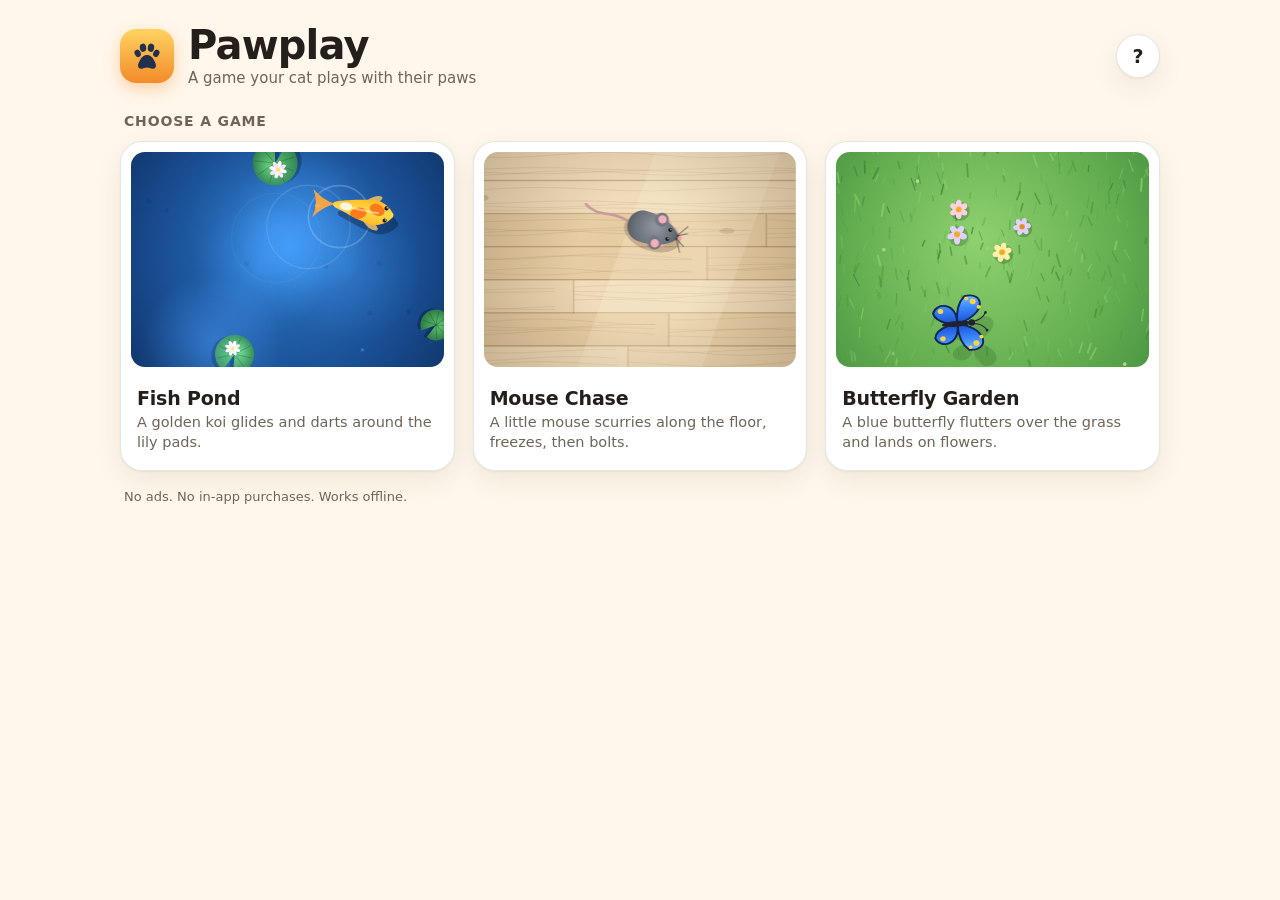
==== web/index.html @ 7cfeedef "Pawplay: touch game for cats with iOS wrapper Three modes (Fish Pond, Mouse Chase, Butterfly Garden)" ====
<!doctype html>
<html lang="en">
<head>
  <meta charset="utf-8">
  <meta name="viewport" content="width=device-width, initial-scale=1, maximum-scale=1, user-scalable=no, viewport-fit=cover">
  <meta name="description" content="Pawplay is a touch game for cats. Fish, mice and butterflies move across the screen and your cat catches them with a paw.">
  <meta name="theme-color" content="#fff7ec" media="(prefers-color-scheme: light)">
  <meta name="theme-color" content="#17140f" media="(prefers-color-scheme: dark)">
  <meta name="apple-mobile-web-app-capable" content="yes">
  <meta name="mobile-web-app-capable" content="yes">
  <meta name="apple-mobile-web-app-status-bar-style" content="black-translucent">
  <meta name="apple-mobile-web-app-title" content="Pawplay">
  <meta name="format-detection" content="telephone=no">
  <title>Pawplay</title>
  <link rel="manifest" href="manifest.webmanifest">
  <link rel="icon" href="icons/icon.svg" type="image/svg+xml">
  <link rel="apple-touch-icon" href="icons/icon-180.png">
  <link rel="stylesheet" href="styles.css">
</head>
<body>
  <svg width="0" height="0" style="position:absolute" aria-hidden="true">
    <symbol id="paw" viewBox="0 0 64 64">
      <ellipse cx="14.5" cy="27" rx="5.6" ry="7.2" transform="rotate(-25 14.5 27)"/>
      <ellipse cx="24.5" cy="16.5" rx="6" ry="7.8" transform="rotate(-8 24.5 16.5)"/>
      <ellipse cx="39.5" cy="16.5" rx="6" ry="7.8" transform="rotate(8 39.5 16.5)"/>
      <ellipse cx="49.5" cy="27" rx="5.6" ry="7.2" transform="rotate(25 49.5 27)"/>
      <path d="M32 30c-6.5 0-11 5.2-13.6 10.4-2.4 4.8-3.7 7.8-3.2 11 .6 3.6 3.8 5.4 7.6 4.6 3.5-.7 5.7-2.2 9.2-2.2s5.7 1.5 9.2 2.2c3.8.8 7-1 7.6-4.6.5-3.2-.8-6.2-3.2-11C43 35.2 38.5 30 32 30z"/>
    </symbol>
  </svg>

  <canvas id="stage" aria-label="Game area"></canvas>

  <!-- Home: choose a game -->
  <section id="home" class="screen">
    <div class="wrap">
      <header class="top">
        <div class="brand">
          <span class="logo"><svg><use href="#paw"/></svg></span>
          <div>
            <h1>Pawplay</h1>
            <p class="tagline">A game your cat plays with their paws</p>
          </div>
        </div>
        <button class="icon-btn" id="tipsBtn" aria-label="Tips for playing">?</button>
      </header>

      <h2 class="section-title">Choose a game</h2>
      <div class="modes">
        <button class="mode-card" data-mode="fish">
          <canvas class="preview" aria-hidden="true"></canvas>
          <span class="mode-text">
            <strong>Fish Pond</strong>
            <span>A golden koi glides and darts around the lily pads.</span>
          </span>
        </button>
        <button class="mode-card" data-mode="mouse">
          <canvas class="preview" aria-hidden="true"></canvas>
          <span class="mode-text">
            <strong>Mouse Chase</strong>
            <span>A little mouse scurries along the floor, freezes, then bolts.</span>
          </span>
        </button>
        <button class="mode-card" data-mode="butterfly">
          <canvas class="preview" aria-hidden="true"></canvas>
          <span class="mode-text">
            <strong>Butterfly Garden</strong>
            <span>A blue butterfly flutters over the grass and lands on flowers.</span>
          </span>
        </button>
      </div>

      <p class="last" id="lastSession" hidden></p>
      <p class="fine">No ads. No in-app purchases. Works offline.</p>
    </div>
  </section>

  <!-- Setup: customise, then start -->
  <section id="setup" class="screen" hidden>
    <div class="wrap narrow">
      <header class="bar">
        <button class="back" id="backBtn"><span aria-hidden="true">‹</span> Games</button>
      </header>
      <div class="setup-hero"><canvas class="preview" id="setupPreview" aria-hidden="true"></canvas></div>
      <h2 class="setup-title" id="setupTitle">Fish Pond</h2>

      <form id="settingsForm" class="settings" onsubmit="return false">
        <fieldset>
          <legend>Speed</legend>
          <div class="seg">
            <label><input type="radio" name="speed" value="slow"><span>Slow</span></label>
            <label><input type="radio" name="speed" value="normal"><span>Normal</span></label>
            <label><input type="radio" name="speed" value="fast"><span>Fast</span></label>
          </div>
        </fieldset>
        <fieldset>
          <legend>Target size</legend>
          <div class="seg">
            <label><input type="radio" name="size" value="s"><span>Small</span></label>
            <label><input type="radio" name="size" value="m"><span>Medium</span></label>
            <label><input type="radio" name="size" value="l"><span>Large</span></label>
          </div>
        </fieldset>
        <fieldset>
          <legend>Session length</legend>
          <div class="seg">
            <label><input type="radio" name="length" value="1"><span>1 min</span></label>
            <label><input type="radio" name="length" value="3"><span>3 min</span></label>
            <label><input type="radio" name="length" value="5"><span>5 min</span></label>
            <label><input type="radio" name="length" value="10"><span>10 min</span></label>
            <label><input type="radio" name="length" value="0"><span aria-label="No limit">∞</span></label>
          </div>
        </fieldset>
        <fieldset>
          <legend>Sound</legend>
          <div class="seg">
            <label><input type="radio" name="sound" value="on"><span>On</span></label>
            <label><input type="radio" name="sound" value="off"><span>Off</span></label>
          </div>
        </fieldset>
      </form>

      <button class="btn primary big" id="startBtn">Start</button>
      <p class="hint-text">Then lay the device flat beside your cat.</p>
    </div>
  </section>

  <!-- In-game HUD: kept faint so the screen belongs to the cat -->
  <div id="hud" hidden>
    <div class="hud-pill">
      <svg class="hud-paw"><use href="#paw"/></svg>
      <span id="hudCount">0</span>
      <span class="hud-sep">·</span>
      <span id="hudTime">3:00</span>
    </div>
    <button id="pauseBtn" aria-label="Hold for 2 seconds to pause">
      <svg class="ring" viewBox="0 0 56 56" aria-hidden="true">
        <circle class="ring-track" cx="28" cy="28" r="25"/>
        <circle id="pauseRing" class="ring-fill" cx="28" cy="28" r="25"/>
      </svg>
      <svg class="pause-icon" viewBox="0 0 24 24" aria-hidden="true"><rect x="6" y="5" width="4" height="14" rx="1.5"/><rect x="14" y="5" width="4" height="14" rx="1.5"/></svg>
    </button>
    <div id="holdHint" class="hold-hint">Keep holding to pause</div>
  </div>

  <div id="countdown" class="overlay" hidden>
    <div class="cd-inner">
      <div class="cd-num" id="cdNum">3</div>
      <p class="cd-main">Place the device flat beside your cat</p>
      <p class="cd-sub">To pause, hold the ⏸ button for 2 seconds</p>
    </div>
  </div>

  <div id="pause" class="overlay scrim" hidden>
    <div class="dialog" role="dialog" aria-modal="true" aria-labelledby="pauseTitle">
      <h2 id="pauseTitle">Paused</h2>
      <p class="muted" id="pauseStats"></p>
      <div class="actions">
        <button class="btn primary big" id="resumeBtn">Resume</button>
        <button class="btn big" id="endBtn">Finish</button>
      </div>
    </div>
  </div>

  <div id="finish" class="overlay scrim" hidden>
    <div class="dialog" role="dialog" aria-modal="true" aria-labelledby="finishTitle">
      <h2 id="finishTitle">Nice hunting!</h2>
      <div class="stats">
        <div class="stat"><span class="num" id="statCaught">0</span><span class="lbl" id="statCaughtLbl">targets caught</span></div>
        <div class="stat"><span class="num" id="statTime">0:00</span><span class="lbl">time played</span></div>
      </div>
      <p class="muted small" id="finishNote" hidden>Tip: try Slow speed or Large targets next time.</p>
      <div class="actions">
        <button class="btn primary big" id="replayBtn">Replay</button>
        <button class="btn big" id="anotherBtn">Choose another game</button>
      </div>
    </div>
  </div>

  <div id="tips" class="overlay scrim" hidden>
    <div class="dialog tips" role="dialog" aria-modal="true" aria-labelledby="tipsTitle">
      <h2 id="tipsTitle">Playing with your cat</h2>
      <ol>
        <li><strong>Lay the device flat</strong> on the floor or a table beside your cat, then press Start. Stay nearby while they play.</li>
        <li><strong>Protect the screen.</strong> A screen protector helps if your cat plays with claws out.</li>
        <li><strong>Keep the cat in the game</strong> with Guided Access: Settings › Accessibility › Guided Access. Turn it on, then triple-click the side (or Home) button while Pawplay is open.</li>
        <li class="only-browser"><strong>Add Pawplay to your Home Screen</strong> so it opens full-screen: tap Share in Safari, then Add to Home Screen.</li>
        <li><strong>To pause</strong>, hold the ⏸ button in the corner for 2 seconds. A quick paw tap won't stop the game.</li>
        <li><strong>Not interested?</strong> Try another game, Slow speed, or Large targets. Sound follows your ringer switch.</li>
      </ol>
      <button class="btn primary big" id="tipsClose">Got it</button>
    </div>
  </div>

  <script src="game.js"></script>
</body>
</html>
---- web/styles.css ----
:root {
  --bg: #fff7ec;
  --surface: #ffffff;
  --surface-2: #f6ead8;
  --seg-on: #ffffff;
  --ink: #241f1a;
  --ink-soft: #6e6458;
  --line: rgba(60, 40, 15, 0.12);
  --accent: #f4a62a;
  --accent-ink: #2b1a02;
  --logo-ink: #22304d;
  --radius: 22px;
  --shadow: 0 1px 2px rgba(70, 45, 10, 0.06), 0 10px 28px rgba(70, 45, 10, 0.08);
  --font: ui-rounded, "SF Pro Rounded", system-ui, -apple-system, "Segoe UI", Roboto, sans-serif;
  color-scheme: light;
}

@media (prefers-color-scheme: dark) {
  :root {
    --bg: #17140f;
    --surface: #231f19;
    --surface-2: #2e2920;
    --seg-on: #514839;
    --ink: #f7f0e6;
    --ink-soft: #b9ad9c;
    --line: rgba(255, 238, 210, 0.12);
    --shadow: 0 1px 2px rgba(0, 0, 0, 0.3), 0 10px 28px rgba(0, 0, 0, 0.35);
    color-scheme: dark;
  }
}

* { box-sizing: border-box; }

html, body { margin: 0; height: 100%; }

body {
  position: fixed;
  inset: 0;
  overflow: hidden;
  background: var(--bg);
  color: var(--ink);
  font-family: var(--font);
  -webkit-font-smoothing: antialiased;
  -webkit-text-size-adjust: 100%;
  -webkit-tap-highlight-color: transparent;
  -webkit-user-select: none;
  user-select: none;
  -webkit-touch-callout: none;
  overscroll-behavior: none;
}

button { font: inherit; color: inherit; cursor: pointer; touch-action: manipulation; }
[hidden] { display: none !important; }

h1, h2, p { margin: 0; }

/* ---------- Game canvas ---------- */

#stage {
  position: fixed;
  inset: 0;
  width: 100%;
  height: 100%;
  display: none;
  touch-action: none;
}

body.playing { background: #0c2a58; }
body.playing #stage { display: block; }

/* ---------- Screens ---------- */

.screen {
  position: fixed;
  inset: 0;
  overflow-y: auto;
  -webkit-overflow-scrolling: touch;
  overscroll-behavior: contain;
  touch-action: pan-y;
  padding:
    max(20px, env(safe-area-inset-top))
    max(16px, env(safe-area-inset-right))
    max(28px, env(safe-area-inset-bottom))
    max(16px, env(safe-area-inset-left));
}

.wrap { max-width: 1040px; margin: 0 auto; }
.wrap.narrow { max-width: 560px; }

/* Home */

.top {
  display: flex;
  align-items: center;
  justify-content: space-between;
  gap: 12px;
  margin: 4px 0 26px;
}

.brand { display: flex; align-items: center; gap: 14px; }

.logo {
  width: 54px;
  height: 54px;
  flex: none;
  border-radius: 16px;
  background: linear-gradient(180deg, #ffd35f, #f38b2a);
  display: grid;
  place-items: center;
  box-shadow: 0 6px 16px rgba(243, 139, 42, 0.35);
}
.logo svg { width: 34px; height: 34px; fill: var(--logo-ink); }

h1 {
  font-size: clamp(30px, 7vw, 40px);
  font-weight: 800;
  letter-spacing: -0.02em;
  line-height: 1.05;
}

.tagline { color: var(--ink-soft); font-size: 15px; margin-top: 3px; }

.icon-btn {
  width: 44px;
  height: 44px;
  flex: none;
  border-radius: 50%;
  border: 1px solid var(--line);
  background: var(--surface);
  font-weight: 800;
  font-size: 19px;
  box-shadow: var(--shadow);
}

.section-title {
  font-size: 14px;
  font-weight: 700;
  letter-spacing: 0.06em;
  text-transform: uppercase;
  color: var(--ink-soft);
  margin: 0 4px 12px;
}

.modes { display: grid; gap: 14px; grid-template-columns: 1fr; }

.mode-card {
  display: flex;
  align-items: center;
  gap: 14px;
  padding: 10px;
  text-align: left;
  border: 1px solid var(--line);
  border-radius: var(--radius);
  background: var(--surface);
  box-shadow: var(--shadow);
  transition: transform 0.15s ease;
}
.mode-card:active { transform: scale(0.98); }
.mode-card:focus-visible { outline: 3px solid var(--accent); outline-offset: 2px; }

.mode-card .preview {
  width: 44%;
  max-width: 220px;
  aspect-ratio: 4 / 3;
  flex: none;
}

.preview {
  display: block;
  border-radius: 14px;
  background: var(--surface-2);
}

.mode-text { display: flex; flex-direction: column; gap: 4px; padding-right: 6px; }
.mode-text strong { font-size: 19px; font-weight: 800; letter-spacing: -0.01em; }
.mode-text span { color: var(--ink-soft); font-size: 14.5px; line-height: 1.35; }

@media (min-width: 720px) {
  .modes { grid-template-columns: repeat(3, 1fr); gap: 18px; }
  .mode-card { flex-direction: column; align-items: stretch; }
  .mode-card .preview { width: 100%; max-width: none; aspect-ratio: 16 / 11; }
  .mode-text { padding: 6px 6px 8px; }
}

.last {
  margin: 22px 4px 0;
  padding: 12px 16px;
  border-radius: 14px;
  background: var(--surface-2);
  font-size: 15px;
  line-height: 1.4;
}

.fine { margin: 18px 4px 0; color: var(--ink-soft); font-size: 13px; }

/* Setup */

.bar { margin: 0 0 12px; }

.back {
  border: 0;
  background: none;
  padding: 8px 4px;
  font-size: 17px;
  font-weight: 700;
  color: var(--ink-soft);
}
.back span { font-size: 24px; line-height: 0; position: relative; top: 2px; margin-right: 2px; }

.setup-hero .preview { width: 100%; aspect-ratio: 16 / 9; max-height: 32vh; border-radius: var(--radius); }

.setup-title { font-size: 28px; font-weight: 800; letter-spacing: -0.02em; margin: 18px 2px 0; }

.settings {
  display: grid;
  gap: 16px;
  margin: 16px 0 20px;
  padding: 18px 16px;
  border-radius: var(--radius);
  border: 1px solid var(--line);
  background: var(--surface);
  box-shadow: var(--shadow);
}

fieldset { border: 0; margin: 0; padding: 0; min-width: 0; }
legend { padding: 0; margin-bottom: 8px; font-weight: 700; font-size: 15px; }

.seg { display: flex; gap: 4px; padding: 4px; border-radius: 13px; background: var(--surface-2); }
.seg label { flex: 1; position: relative; min-width: 0; }
.seg input { position: absolute; inset: 0; opacity: 0; margin: 0; cursor: pointer; }
.seg span {
  display: block;
  padding: 10px 2px;
  border-radius: 10px;
  text-align: center;
  font-size: 15px;
  font-weight: 650;
  color: var(--ink-soft);
  white-space: nowrap;
  transition: background 0.15s ease, color 0.15s ease;
}
.seg input:checked + span { background: var(--seg-on); color: var(--ink); box-shadow: 0 1px 3px rgba(0, 0, 0, 0.14); }
.seg input:focus-visible + span { outline: 2px solid var(--accent); }

.btn {
  border: 1px solid var(--line);
  background: var(--surface);
  padding: 14px 20px;
  border-radius: 15px;
  font-size: 17px;
  font-weight: 750;
}
.btn.primary { background: var(--accent); color: var(--accent-ink); border-color: transparent; box-shadow: 0 6px 18px rgba(244, 166, 42, 0.35); }
.btn.big { width: 100%; padding: 17px 20px; font-size: 18px; }
.btn:active { transform: scale(0.985); }

.hint-text { text-align: center; color: var(--ink-soft); font-size: 14.5px; margin-top: 12px; }

/* ---------- HUD ---------- */

#hud { position: fixed; inset: 0; z-index: 10; pointer-events: none; }

.hud-pill {
  position: absolute;
  top: max(12px, env(safe-area-inset-top));
  left: max(12px, env(safe-area-inset-left));
  display: flex;
  align-items: center;
  gap: 6px;
  padding: 7px 13px;
  border-radius: 999px;
  background: rgba(0, 0, 0, 0.24);
  color: #fff;
  font-size: 15px;
  font-weight: 750;
  font-variant-numeric: tabular-nums;
  opacity: 0.7;
}
.hud-paw { width: 16px; height: 16px; fill: #fff; }
.hud-sep { opacity: 0.6; }
.hud-pill.bump { animation: bump 0.35s ease; }
@keyframes bump { 40% { transform: scale(1.18); opacity: 1; } }

#pauseBtn {
  position: absolute;
  top: max(10px, env(safe-area-inset-top));
  right: max(10px, env(safe-area-inset-right));
  width: 56px;
  height: 56px;
  padding: 0;
  border: 0;
  border-radius: 50%;
  background: rgba(0, 0, 0, 0.26);
  display: grid;
  place-items: center;
  opacity: 0.7;
  pointer-events: auto;
  touch-action: none;
  -webkit-touch-callout: none;
  transition: opacity 0.2s, background 0.2s;
}
#pauseBtn.holding { opacity: 1; background: rgba(0, 0, 0, 0.5); }
#pauseBtn .ring { position: absolute; inset: 0; width: 100%; height: 100%; transform: rotate(-90deg); }
.ring-track { fill: none; stroke: rgba(255, 255, 255, 0.25); stroke-width: 3; }
.ring-fill { fill: none; stroke: #fff; stroke-width: 4; stroke-linecap: round; stroke-dasharray: 157.08; stroke-dashoffset: 157.08; }
.pause-icon { width: 22px; height: 22px; fill: #fff; }

.hold-hint {
  position: absolute;
  top: calc(max(10px, env(safe-area-inset-top)) + 64px);
  right: max(10px, env(safe-area-inset-right));
  padding: 8px 12px;
  border-radius: 10px;
  background: rgba(0, 0, 0, 0.62);
  color: #fff;
  font-size: 14px;
  font-weight: 650;
  opacity: 0;
  transition: opacity 0.25s;
}
.hold-hint.show { opacity: 1; }

/* ---------- Overlays ---------- */

.overlay {
  position: fixed;
  inset: 0;
  z-index: 20;
  display: grid;
  place-items: center;
  padding: max(20px, env(safe-area-inset-top)) max(16px, env(safe-area-inset-right)) max(20px, env(safe-area-inset-bottom)) max(16px, env(safe-area-inset-left));
  overflow-y: auto;
}

.scrim {
  background: rgba(8, 12, 22, 0.45);
  -webkit-backdrop-filter: blur(8px);
  backdrop-filter: blur(8px);
}

#countdown { z-index: 5; pointer-events: none; color: #fff; text-align: center; background: rgba(0, 0, 0, 0.22); }
.cd-num { font-size: clamp(110px, 30vmin, 230px); font-weight: 800; line-height: 1; text-shadow: 0 6px 30px rgba(0, 0, 0, 0.35); }
.cd-main { font-size: clamp(19px, 3.6vmin, 28px); font-weight: 750; margin-top: 12px; text-shadow: 0 2px 12px rgba(0, 0, 0, 0.4); }
.cd-sub { font-size: 15px; margin-top: 8px; opacity: 0.85; text-shadow: 0 2px 10px rgba(0, 0, 0, 0.4); }

.dialog {
  width: min(420px, 100%);
  padding: 28px 22px 22px;
  border-radius: 26px;
  background: var(--surface);
  color: var(--ink);
  text-align: center;
  box-shadow: 0 24px 70px rgba(0, 0, 0, 0.35);
}
.dialog h2 { font-size: 28px; font-weight: 800; letter-spacing: -0.02em; }
.muted { color: var(--ink-soft); margin-top: 8px; font-size: 16px; }
.small { font-size: 14px; }

.actions { display: grid; gap: 10px; margin-top: 22px; }

.stats { display: grid; grid-template-columns: 1fr 1fr; gap: 10px; margin-top: 20px; }
.stat { display: flex; flex-direction: column; gap: 2px; padding: 16px 8px; border-radius: 16px; background: var(--surface-2); }
.stat .num { font-size: 36px; font-weight: 800; font-variant-numeric: tabular-nums; letter-spacing: -0.02em; }
.stat .lbl { font-size: 14px; color: var(--ink-soft); }

.tips { text-align: left; width: min(520px, 100%); }
.tips h2 { font-size: 24px; }
.tips ol { margin: 16px 0 6px; padding-left: 22px; display: grid; gap: 12px; font-size: 15.5px; line-height: 1.45; }
.tips li::marker { color: var(--ink-soft); font-weight: 700; }
.tips .btn { margin-top: 14px; }

body.standalone .only-browser { display: none; }

@media (prefers-reduced-motion: reduce) {
  .mode-card, .btn, .seg span { transition: none; }
  .hud-pill.bump { animation: none; }
}
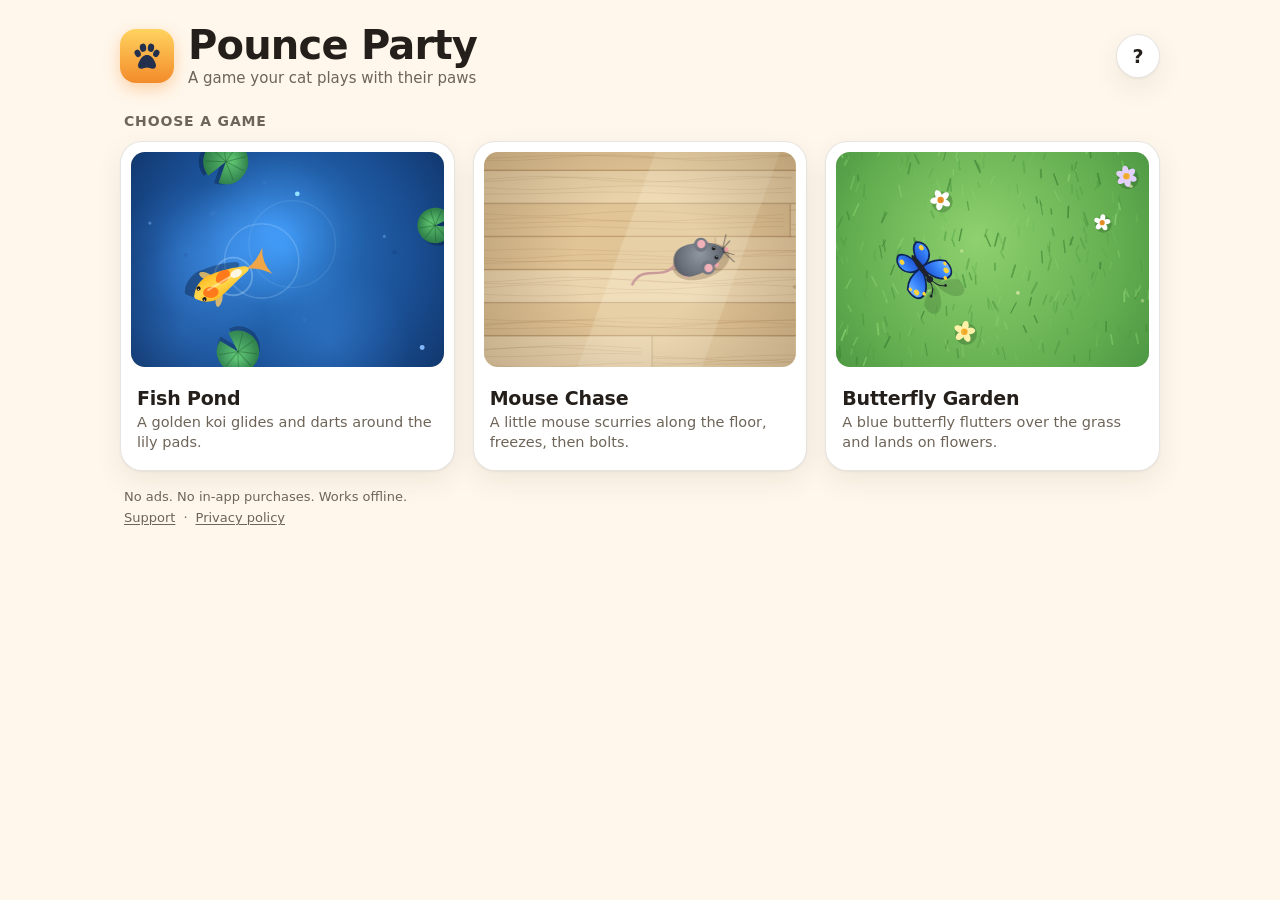
==== commit 13476c3a: "Prepare for App Store: rename to Pounce Party, add privacy and support pages - Rename visible brandi" ====
--- a/web/index.html
+++ b/web/index.html
@@ -3,15 +3,15 @@
 <head>
   <meta charset="utf-8">
   <meta name="viewport" content="width=device-width, initial-scale=1, maximum-scale=1, user-scalable=no, viewport-fit=cover">
-  <meta name="description" content="Pawplay is a touch game for cats. Fish, mice and butterflies move across the screen and your cat catches them with a paw.">
+  <meta name="description" content="Pounce Party is a touch game for cats. Fish, mice and butterflies move across the screen and your cat catches them with a paw.">
   <meta name="theme-color" content="#fff7ec" media="(prefers-color-scheme: light)">
   <meta name="theme-color" content="#17140f" media="(prefers-color-scheme: dark)">
   <meta name="apple-mobile-web-app-capable" content="yes">
   <meta name="mobile-web-app-capable" content="yes">
   <meta name="apple-mobile-web-app-status-bar-style" content="black-translucent">
-  <meta name="apple-mobile-web-app-title" content="Pawplay">
+  <meta name="apple-mobile-web-app-title" content="Pounce Party">
   <meta name="format-detection" content="telephone=no">
-  <title>Pawplay</title>
+  <title>Pounce Party</title>
   <link rel="manifest" href="manifest.webmanifest">
   <link rel="icon" href="icons/icon.svg" type="image/svg+xml">
   <link rel="apple-touch-icon" href="icons/icon-180.png">
@@ -37,7 +37,7 @@
         <div class="brand">
           <span class="logo"><svg><use href="#paw"/></svg></span>
           <div>
-            <h1>Pawplay</h1>
+            <h1>Pounce Party</h1>
             <p class="tagline">A game your cat plays with their paws</p>
           </div>
         </div>
@@ -71,6 +71,7 @@
 
       <p class="last" id="lastSession" hidden></p>
       <p class="fine">No ads. No in-app purchases. Works offline.</p>
+      <p class="fine links"><a href="support.html">Support</a><span aria-hidden="true">·</span><a href="privacy.html">Privacy policy</a></p>
     </div>
   </section>
 
@@ -182,8 +183,8 @@
       <ol>
         <li><strong>Lay the device flat</strong> on the floor or a table beside your cat, then press Start. Stay nearby while they play.</li>
         <li><strong>Protect the screen.</strong> A screen protector helps if your cat plays with claws out.</li>
-        <li><strong>Keep the cat in the game</strong> with Guided Access: Settings › Accessibility › Guided Access. Turn it on, then triple-click the side (or Home) button while Pawplay is open.</li>
-        <li class="only-browser"><strong>Add Pawplay to your Home Screen</strong> so it opens full-screen: tap Share in Safari, then Add to Home Screen.</li>
+        <li><strong>Keep the cat in the game</strong> with Guided Access: Settings › Accessibility › Guided Access. Turn it on, then triple-click the side (or Home) button while Pounce Party is open.</li>
+        <li class="only-browser"><strong>Add Pounce Party to your Home Screen</strong> so it opens full-screen: tap Share in Safari, then Add to Home Screen.</li>
         <li><strong>To pause</strong>, hold the ⏸ button in the corner for 2 seconds. A quick paw tap won't stop the game.</li>
         <li><strong>Not interested?</strong> Try another game, Slow speed, or Large targets. Sound follows your ringer switch.</li>
       </ol>
--- a/web/styles.css
+++ b/web/styles.css
@@ -192,6 +192,8 @@
 }
 
 .fine { margin: 18px 4px 0; color: var(--ink-soft); font-size: 13px; }
+.links { display: flex; gap: 8px; margin-top: 6px; }
+.links a { color: var(--ink-soft); text-decoration: underline; text-underline-offset: 2px; }
 
 /* Setup */
 
@@ -375,3 +377,15 @@
   .mode-card, .btn, .seg span { transition: none; }
   .hud-pill.bump { animation: none; }
 }
+
+/* ---------- Text pages (privacy, support) ---------- */
+
+.doc { -webkit-user-select: text; user-select: text; line-height: 1.55; font-size: 16.5px; }
+.doc .back { display: inline-block; margin: 0 0 18px; text-decoration: none; }
+.doc h1 { font-size: 32px; margin-bottom: 4px; }
+.doc h2 { font-size: 20px; font-weight: 800; margin: 28px 0 8px; }
+.doc h3 { font-size: 17px; font-weight: 750; margin: 18px 0 4px; }
+.doc p, .doc ol { margin: 0 0 10px; }
+.doc ol { padding-left: 22px; }
+.doc a { color: inherit; text-underline-offset: 2px; }
+.doc .contact { font-weight: 650; }
